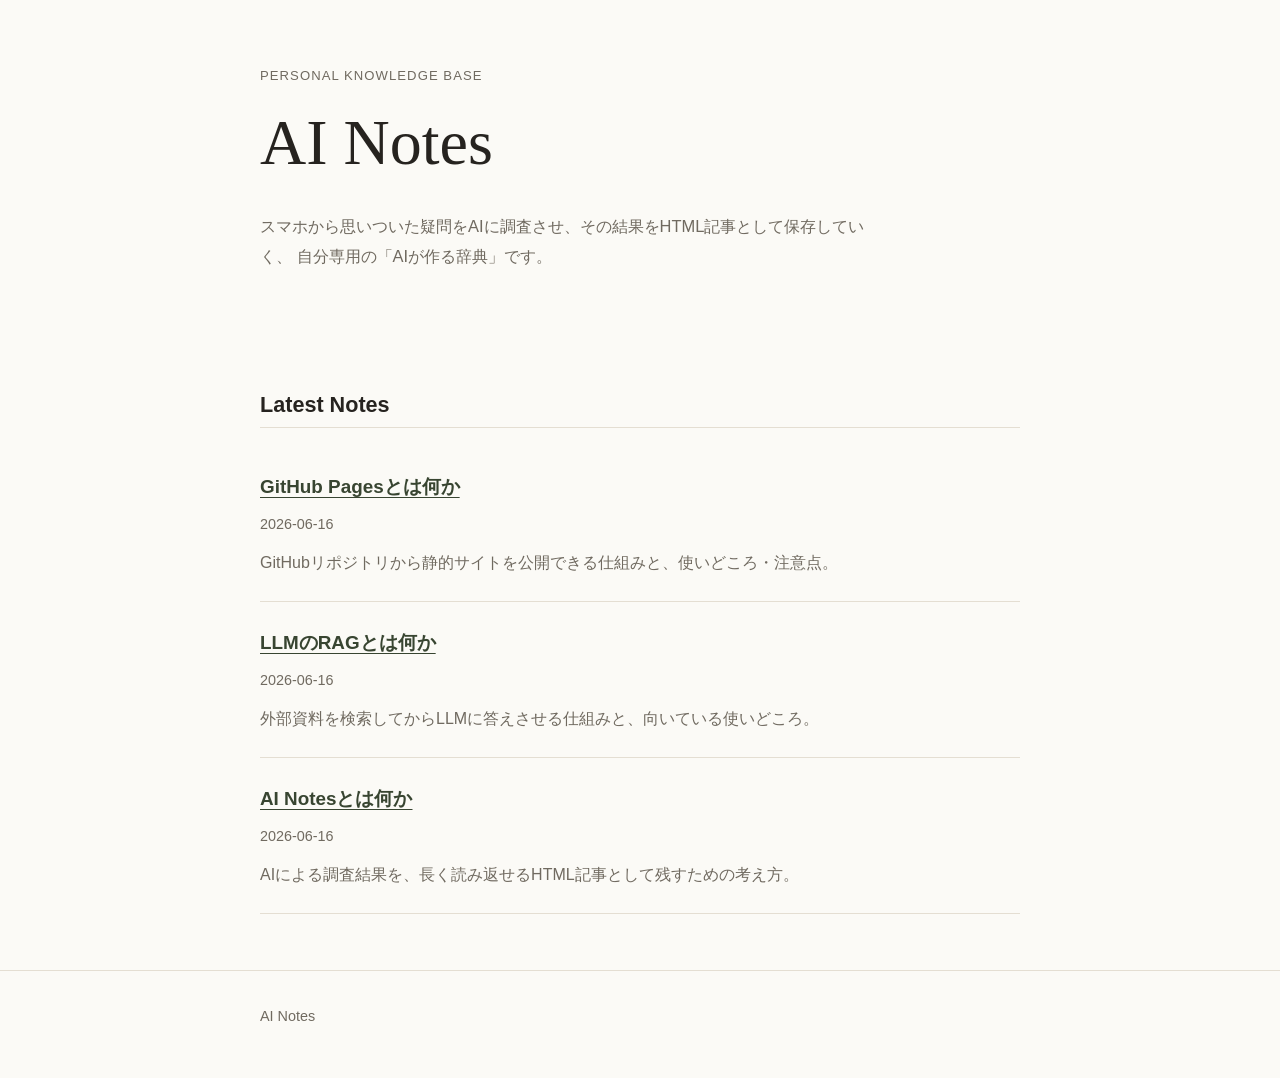
==== index.html @ b8a30256 "Add GitHub Pages explainer note" ====
<!doctype html>
<html lang="ja">
<head>
  <meta charset="utf-8">
  <meta name="viewport" content="width=device-width, initial-scale=1">
  <title>AI Notes</title>
  <meta name="description" content="AIが調査した内容を蓄積する、自分専用の静的HTMLナレッジベースです。">
  <link rel="stylesheet" href="styles/site.css">
</head>
<body>
  <header class="site-header">
    <div class="container">
      <p class="site-kicker">Personal Knowledge Base</p>
      <h1>AI Notes</h1>
      <p class="site-description">
        スマホから思いついた疑問をAIに調査させ、その結果をHTML記事として保存していく、
        自分専用の「AIが作る辞典」です。
      </p>
    </div>
  </header>

  <main class="container">
    <section class="notes-section" aria-labelledby="latest-notes">
      <h2 id="latest-notes">Latest Notes</h2>
      <ol class="note-list">
        <li>
          <article class="note-item">
            <a href="notes/what-is-github-pages.html">GitHub Pagesとは何か</a>
            <time datetime="2026-06-16">2026-06-16</time>
            <p>GitHubリポジトリから静的サイトを公開できる仕組みと、使いどころ・注意点。</p>
          </article>
        </li>
        <li>
          <article class="note-item">
            <a href="notes/what-is-rag.html">LLMのRAGとは何か</a>
            <time datetime="2026-06-16">2026-06-16</time>
            <p>外部資料を検索してからLLMに答えさせる仕組みと、向いている使いどころ。</p>
          </article>
        </li>
        <li>
          <article class="note-item">
            <a href="notes/what-is-ai-notes.html">AI Notesとは何か</a>
            <time datetime="2026-06-16">2026-06-16</time>
            <p>AIによる調査結果を、長く読み返せるHTML記事として残すための考え方。</p>
          </article>
        </li>
      </ol>
    </section>
  </main>

  <footer class="site-footer">
    <div class="container">
      <p>AI Notes</p>
    </div>
  </footer>
</body>
</html>
---- styles/site.css ----
:root {
  color-scheme: light;
  --page: #fbfaf6;
  --paper: #fffefb;
  --text: #26231f;
  --muted: #706a60;
  --line: #e4ded2;
  --accent: #5f6f52;
  --accent-dark: #384531;
  --shadow: rgba(54, 47, 36, 0.05);
}

* {
  box-sizing: border-box;
}

html {
  font-size: 16px;
}

body {
  margin: 0;
  background: var(--page);
  color: var(--text);
  font-family: -apple-system, BlinkMacSystemFont, "Hiragino Sans", "Yu Gothic", "YuGothic", "Meiryo", sans-serif;
  line-height: 1.85;
  text-rendering: optimizeLegibility;
}

a {
  color: var(--accent-dark);
  text-decoration-thickness: 1px;
  text-underline-offset: 0.22em;
}

a:hover {
  color: var(--accent);
}

.container {
  width: min(100% - 40px, 760px);
  margin: 0 auto;
}

.site-header {
  padding: 64px 0 36px;
}

.site-kicker {
  margin: 0 0 12px;
  color: var(--muted);
  font-size: 0.82rem;
  letter-spacing: 0.08em;
  text-transform: uppercase;
}

h1,
h2,
h3 {
  line-height: 1.35;
  letter-spacing: 0;
}

h1 {
  margin: 0;
  font-family: Georgia, "Times New Roman", serif;
  font-size: clamp(2.25rem, 12vw, 4rem);
  font-weight: 500;
}

h2 {
  margin: 48px 0 18px;
  padding-bottom: 8px;
  border-bottom: 1px solid var(--line);
  font-size: 1.35rem;
  font-weight: 650;
}

p {
  margin: 0 0 1.35em;
}

.site-description {
  max-width: 38rem;
  margin-top: 24px;
  color: var(--muted);
  font-size: 1.03rem;
}

.notes-section {
  padding: 12px 0 56px;
}

.note-list {
  margin: 0;
  padding: 0;
  list-style: none;
}

.note-item {
  padding: 24px 0;
  border-bottom: 1px solid var(--line);
}

.note-item a {
  display: inline-block;
  margin-bottom: 6px;
  font-size: 1.18rem;
  font-weight: 650;
}

.note-item time,
.article-meta {
  display: block;
  color: var(--muted);
  font-size: 0.9rem;
}

.note-item p {
  margin: 10px 0 0;
  color: var(--muted);
}

.article {
  padding-bottom: 56px;
}

.summary-box {
  margin: 8px 0 40px;
  padding: 22px 24px;
  background: var(--paper);
  border: 1px solid var(--line);
  box-shadow: 0 10px 30px var(--shadow);
}

.summary-box h2 {
  margin-top: 0;
}

.summary-box ul,
.reference-list {
  margin: 0;
  padding-left: 1.3em;
}

.summary-box li,
.reference-list li {
  margin: 0.45em 0;
}

.site-footer {
  padding: 32px 0 48px;
  border-top: 1px solid var(--line);
  color: var(--muted);
  font-size: 0.9rem;
}

.site-footer p {
  margin: 0;
}

@media (max-width: 520px) {
  .container {
    width: min(100% - 28px, 760px);
  }

  .site-header {
    padding: 44px 0 28px;
  }

  h1 {
    font-size: 2.35rem;
  }

  h2 {
    margin-top: 38px;
  }

  .summary-box {
    padding: 18px;
  }
}
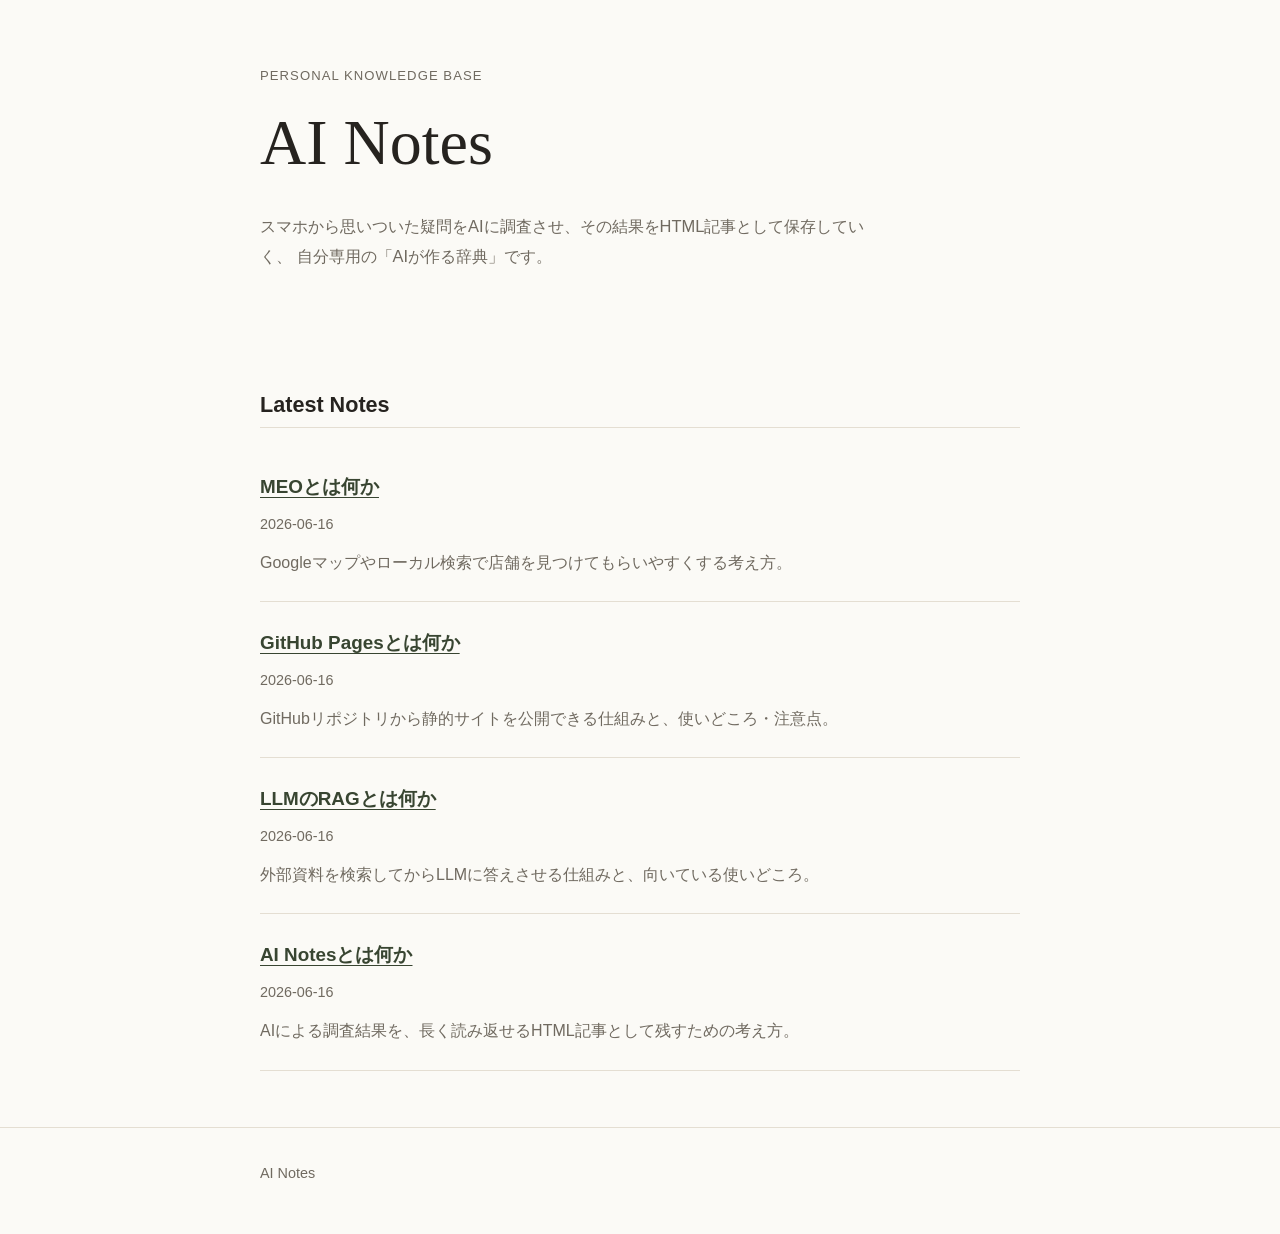
==== commit 471cd8a6: "Add MEO explainer note" ====
--- a/index.html
+++ b/index.html
@@ -23,6 +23,13 @@
     <section class="notes-section" aria-labelledby="latest-notes">
       <h2 id="latest-notes">Latest Notes</h2>
       <ol class="note-list">
+        <li>
+          <article class="note-item">
+            <a href="notes/what-is-meo.html">MEOとは何か</a>
+            <time datetime="2026-06-16">2026-06-16</time>
+            <p>Googleマップやローカル検索で店舗を見つけてもらいやすくする考え方。</p>
+          </article>
+        </li>
         <li>
           <article class="note-item">
             <a href="notes/what-is-github-pages.html">GitHub Pagesとは何か</a>
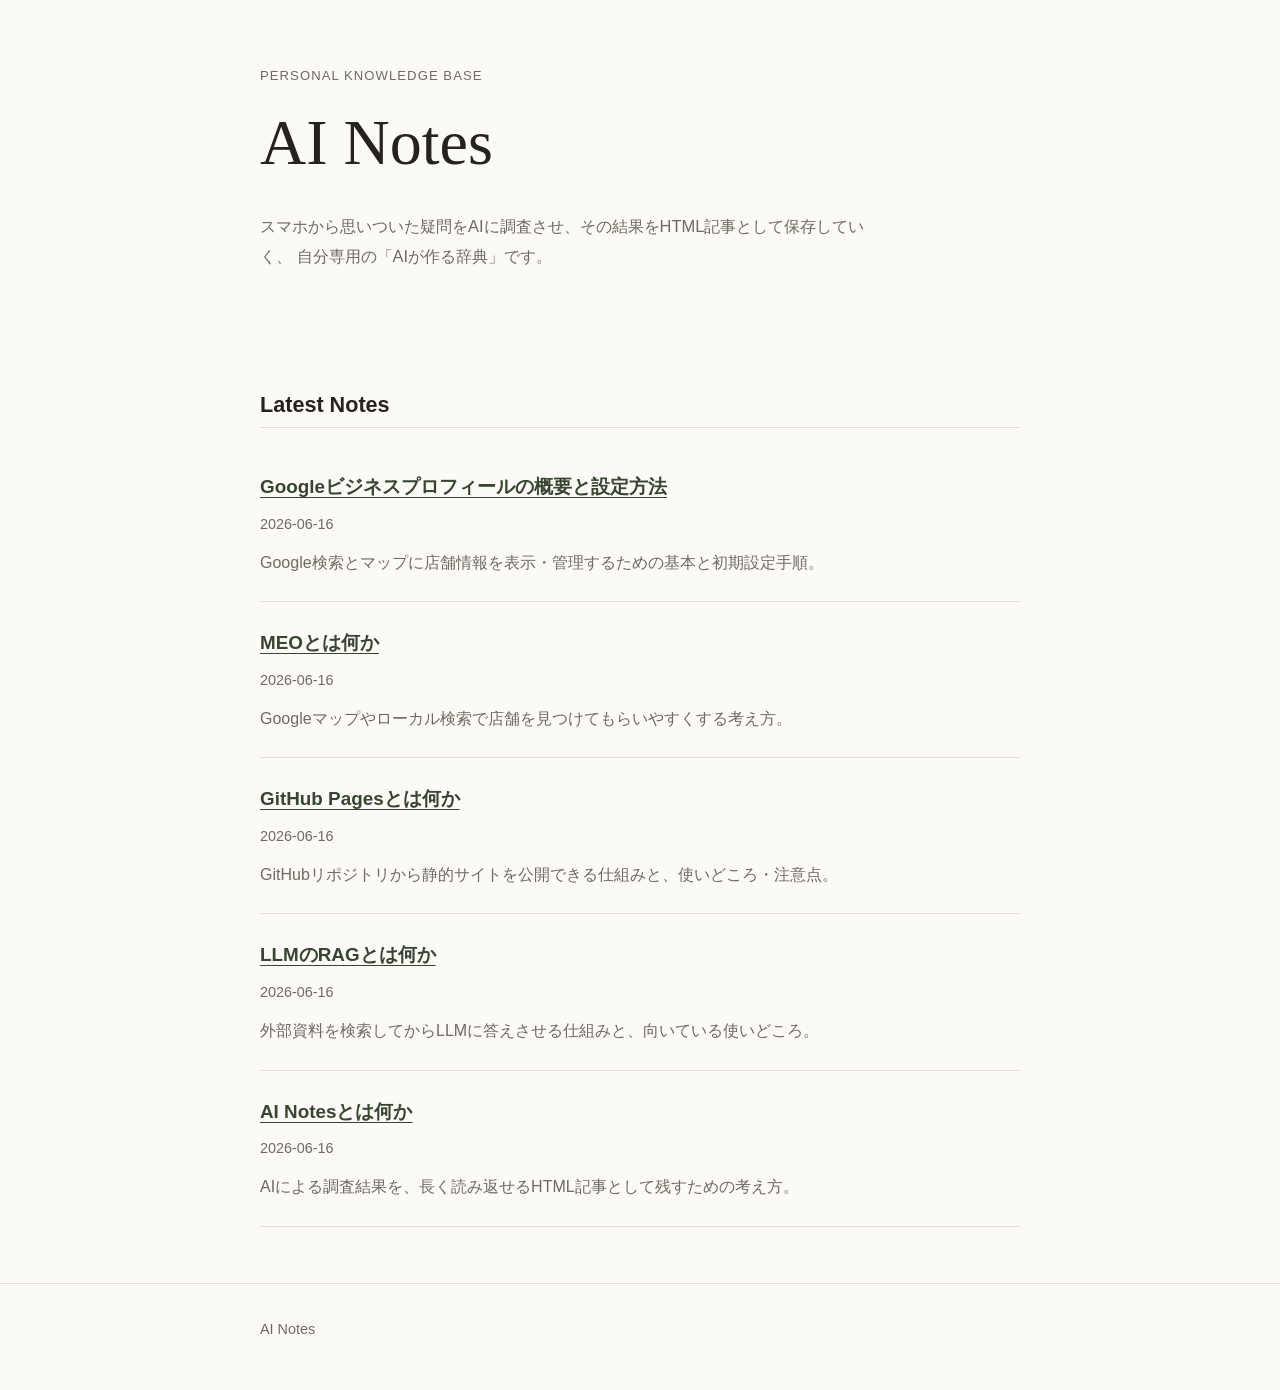
==== commit f34f62f3: "Add Google Business Profile setup note" ====
--- a/index.html
+++ b/index.html
@@ -23,6 +23,13 @@
     <section class="notes-section" aria-labelledby="latest-notes">
       <h2 id="latest-notes">Latest Notes</h2>
       <ol class="note-list">
+        <li>
+          <article class="note-item">
+            <a href="notes/google-business-profile-overview-setup.html">Googleビジネスプロフィールの概要と設定方法</a>
+            <time datetime="2026-06-16">2026-06-16</time>
+            <p>Google検索とマップに店舗情報を表示・管理するための基本と初期設定手順。</p>
+          </article>
+        </li>
         <li>
           <article class="note-item">
             <a href="notes/what-is-meo.html">MEOとは何か</a>
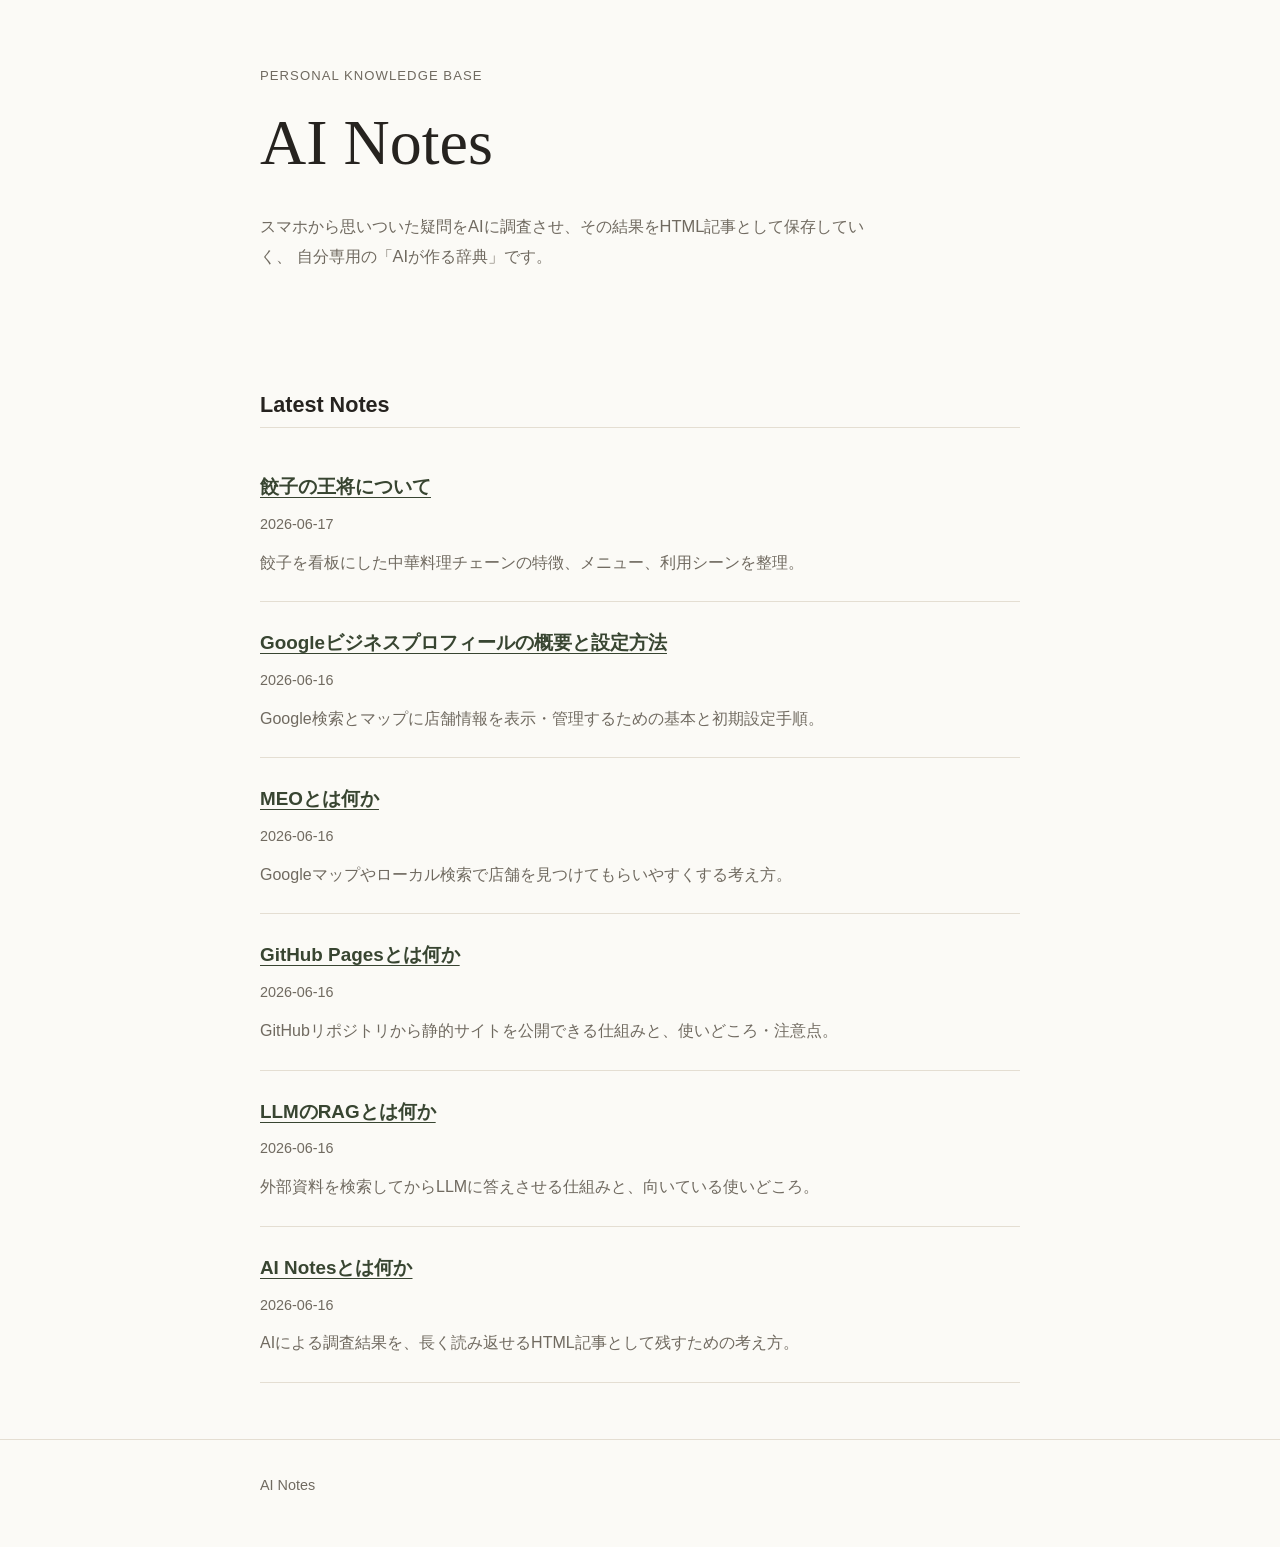
==== commit f45eef32: "Add Gyoza no Ohsho explainer note" ====
--- a/index.html
+++ b/index.html
@@ -23,6 +23,13 @@
     <section class="notes-section" aria-labelledby="latest-notes">
       <h2 id="latest-notes">Latest Notes</h2>
       <ol class="note-list">
+        <li>
+          <article class="note-item">
+            <a href="notes/about-gyoza-no-ohsho.html">餃子の王将について</a>
+            <time datetime="2026-06-17">2026-06-17</time>
+            <p>餃子を看板にした中華料理チェーンの特徴、メニュー、利用シーンを整理。</p>
+          </article>
+        </li>
         <li>
           <article class="note-item">
             <a href="notes/google-business-profile-overview-setup.html">Googleビジネスプロフィールの概要と設定方法</a>
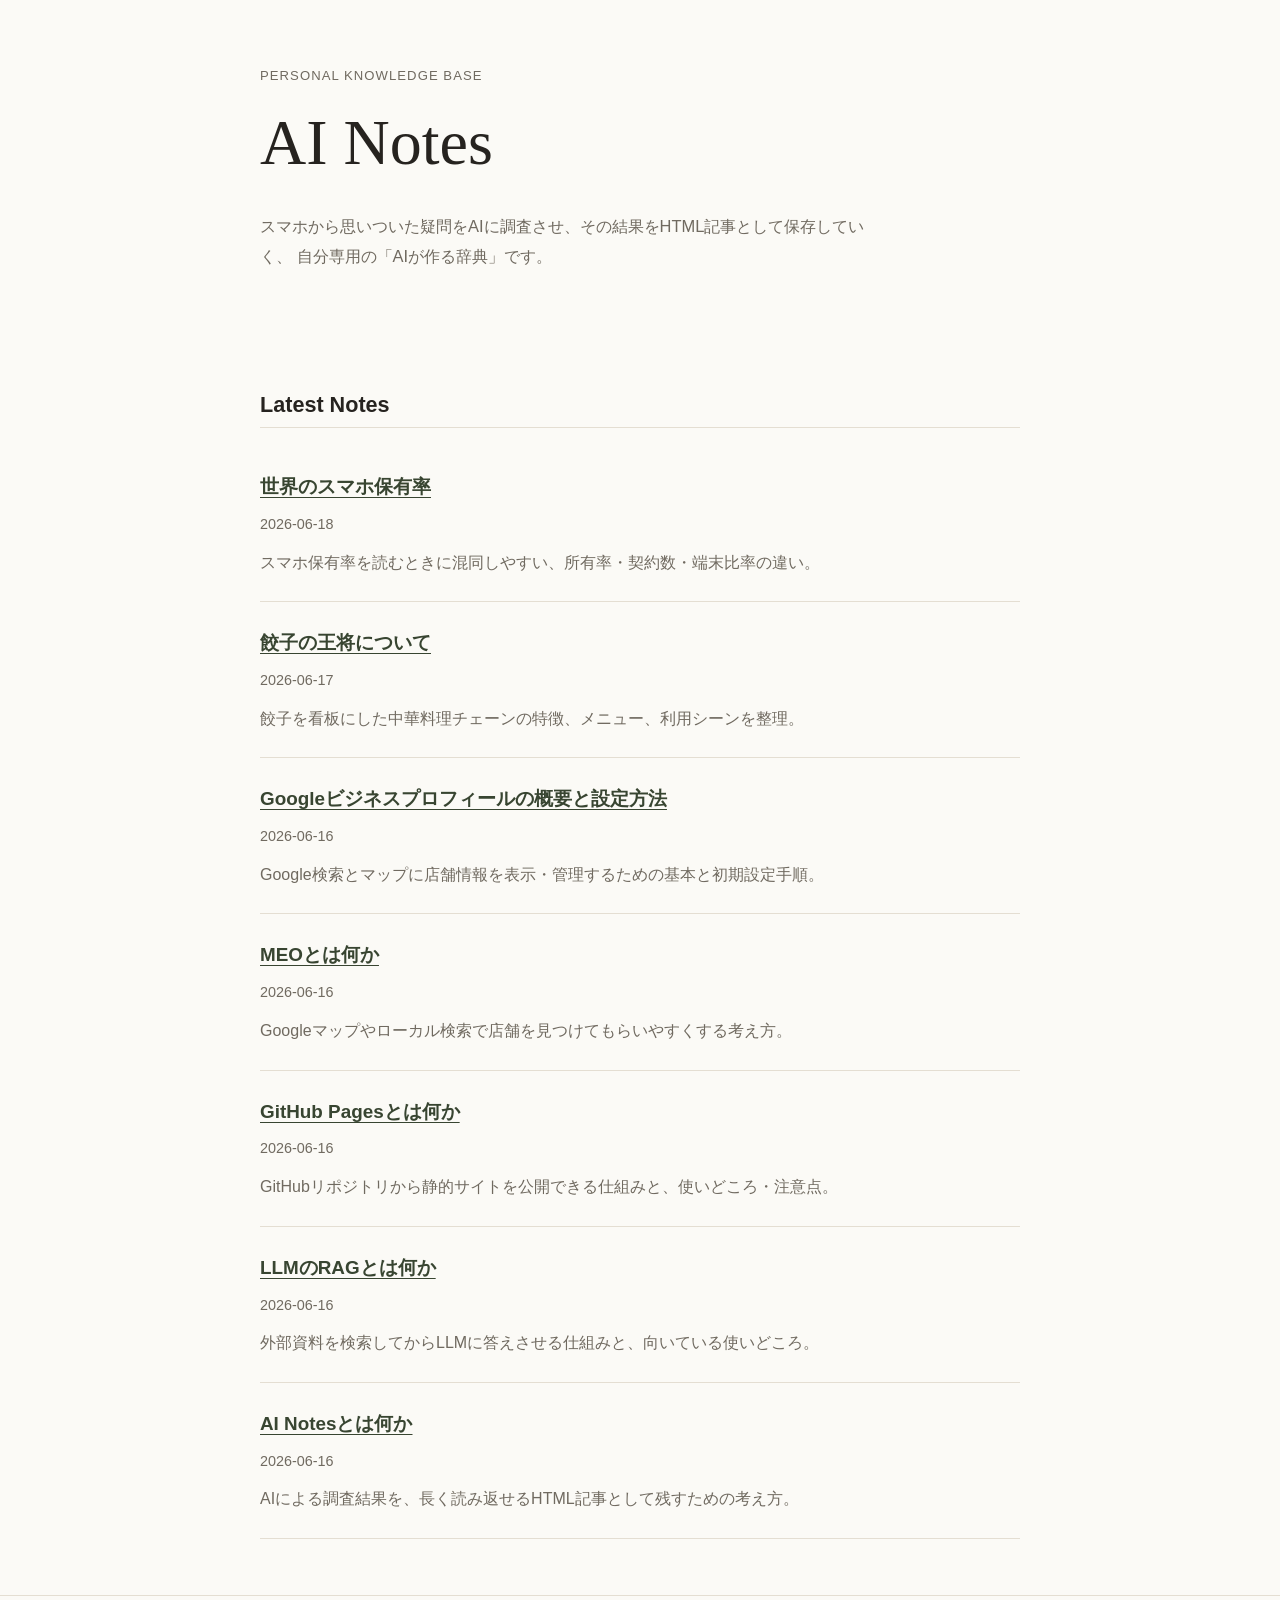
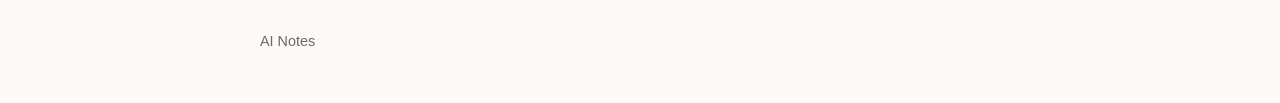
==== commit 74f8e501: "Add global smartphone ownership note" ====
--- a/index.html
+++ b/index.html
@@ -23,6 +23,13 @@
     <section class="notes-section" aria-labelledby="latest-notes">
       <h2 id="latest-notes">Latest Notes</h2>
       <ol class="note-list">
+        <li>
+          <article class="note-item">
+            <a href="notes/global-smartphone-ownership-rate.html">世界のスマホ保有率</a>
+            <time datetime="2026-06-18">2026-06-18</time>
+            <p>スマホ保有率を読むときに混同しやすい、所有率・契約数・端末比率の違い。</p>
+          </article>
+        </li>
         <li>
           <article class="note-item">
             <a href="notes/about-gyoza-no-ohsho.html">餃子の王将について</a>
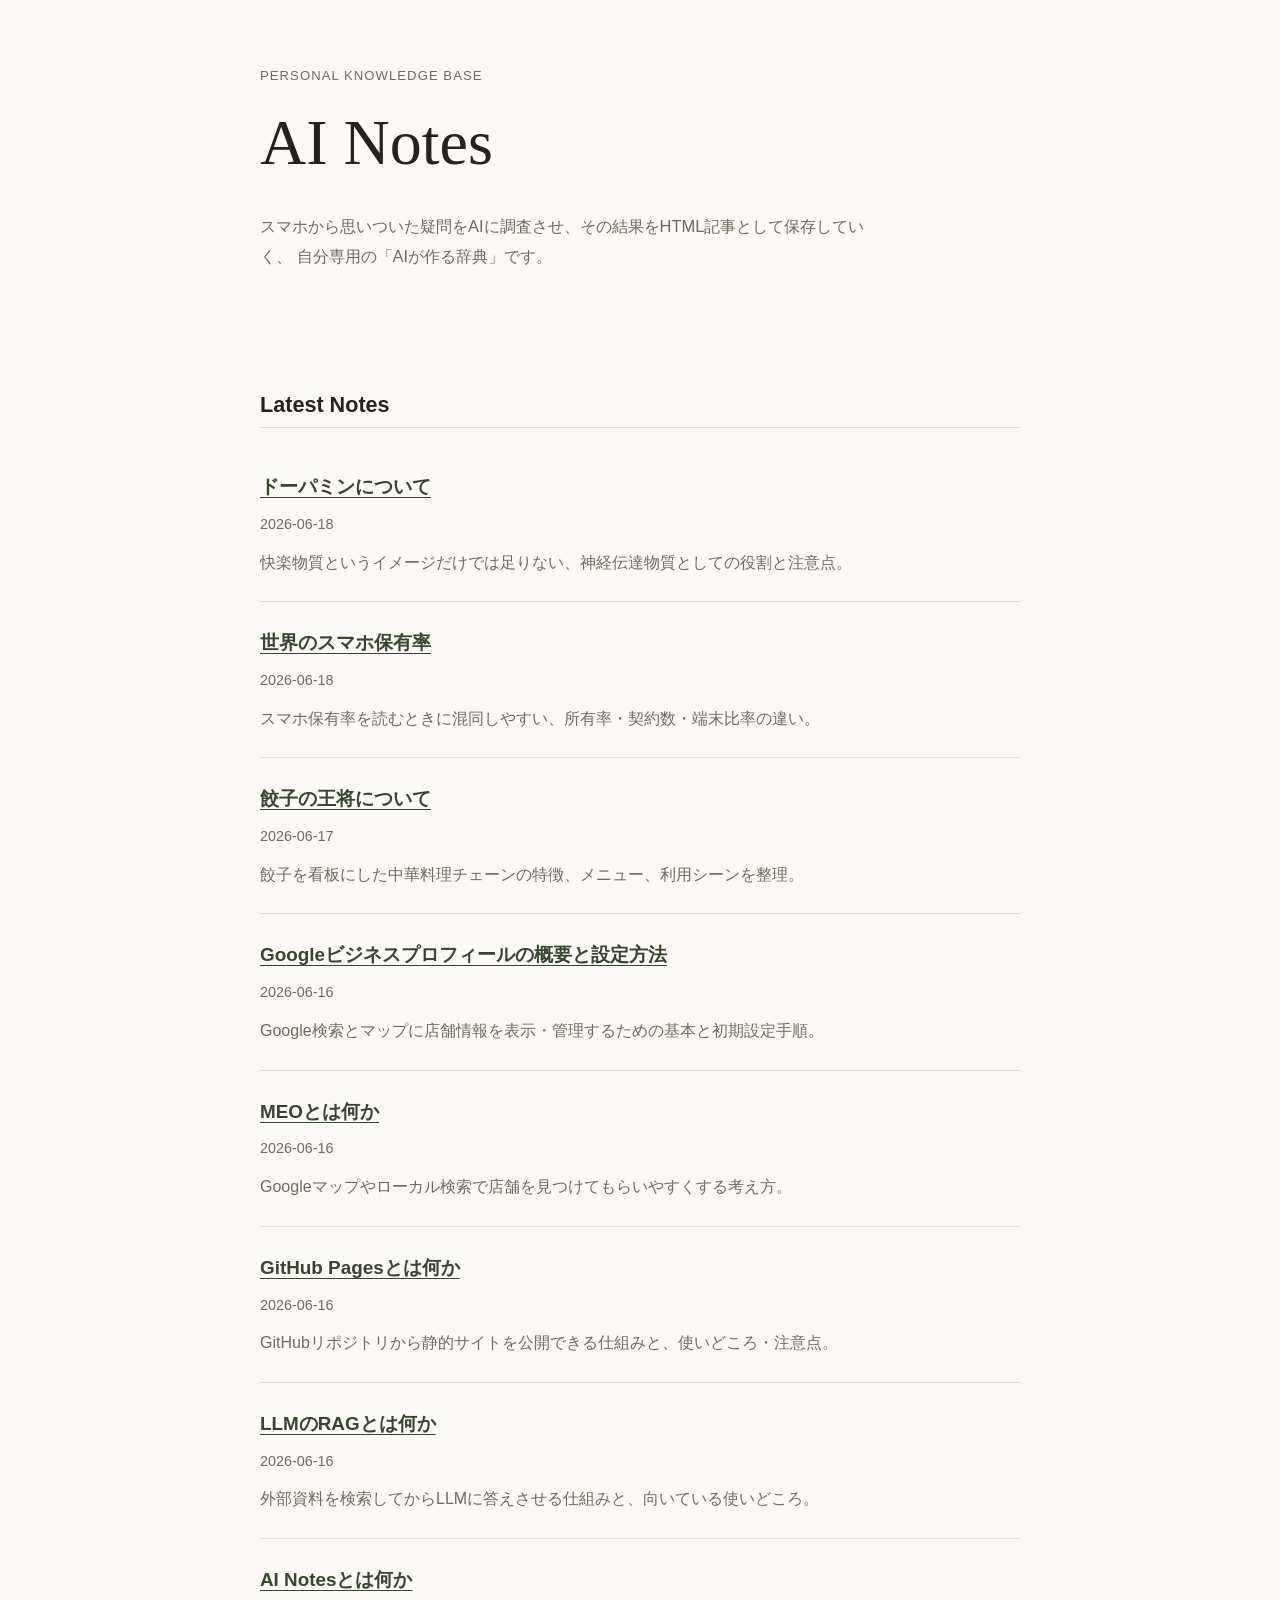
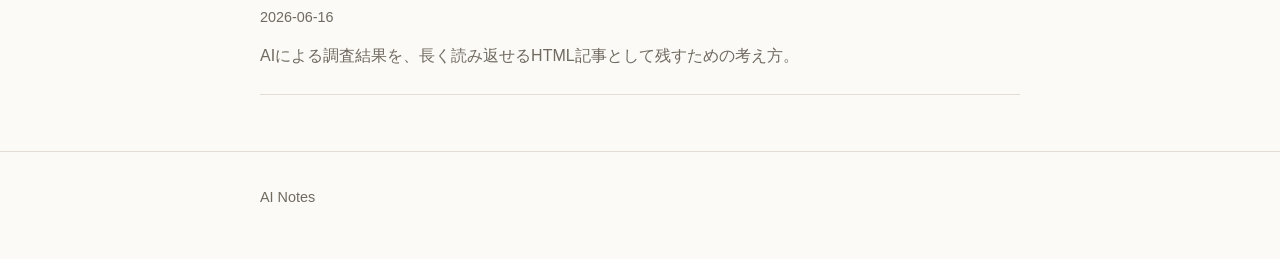
==== commit 120dd054: "Add dopamine explainer note" ====
--- a/index.html
+++ b/index.html
@@ -23,6 +23,13 @@
     <section class="notes-section" aria-labelledby="latest-notes">
       <h2 id="latest-notes">Latest Notes</h2>
       <ol class="note-list">
+        <li>
+          <article class="note-item">
+            <a href="notes/what-is-dopamine.html">ドーパミンについて</a>
+            <time datetime="2026-06-18">2026-06-18</time>
+            <p>快楽物質というイメージだけでは足りない、神経伝達物質としての役割と注意点。</p>
+          </article>
+        </li>
         <li>
           <article class="note-item">
             <a href="notes/global-smartphone-ownership-rate.html">世界のスマホ保有率</a>
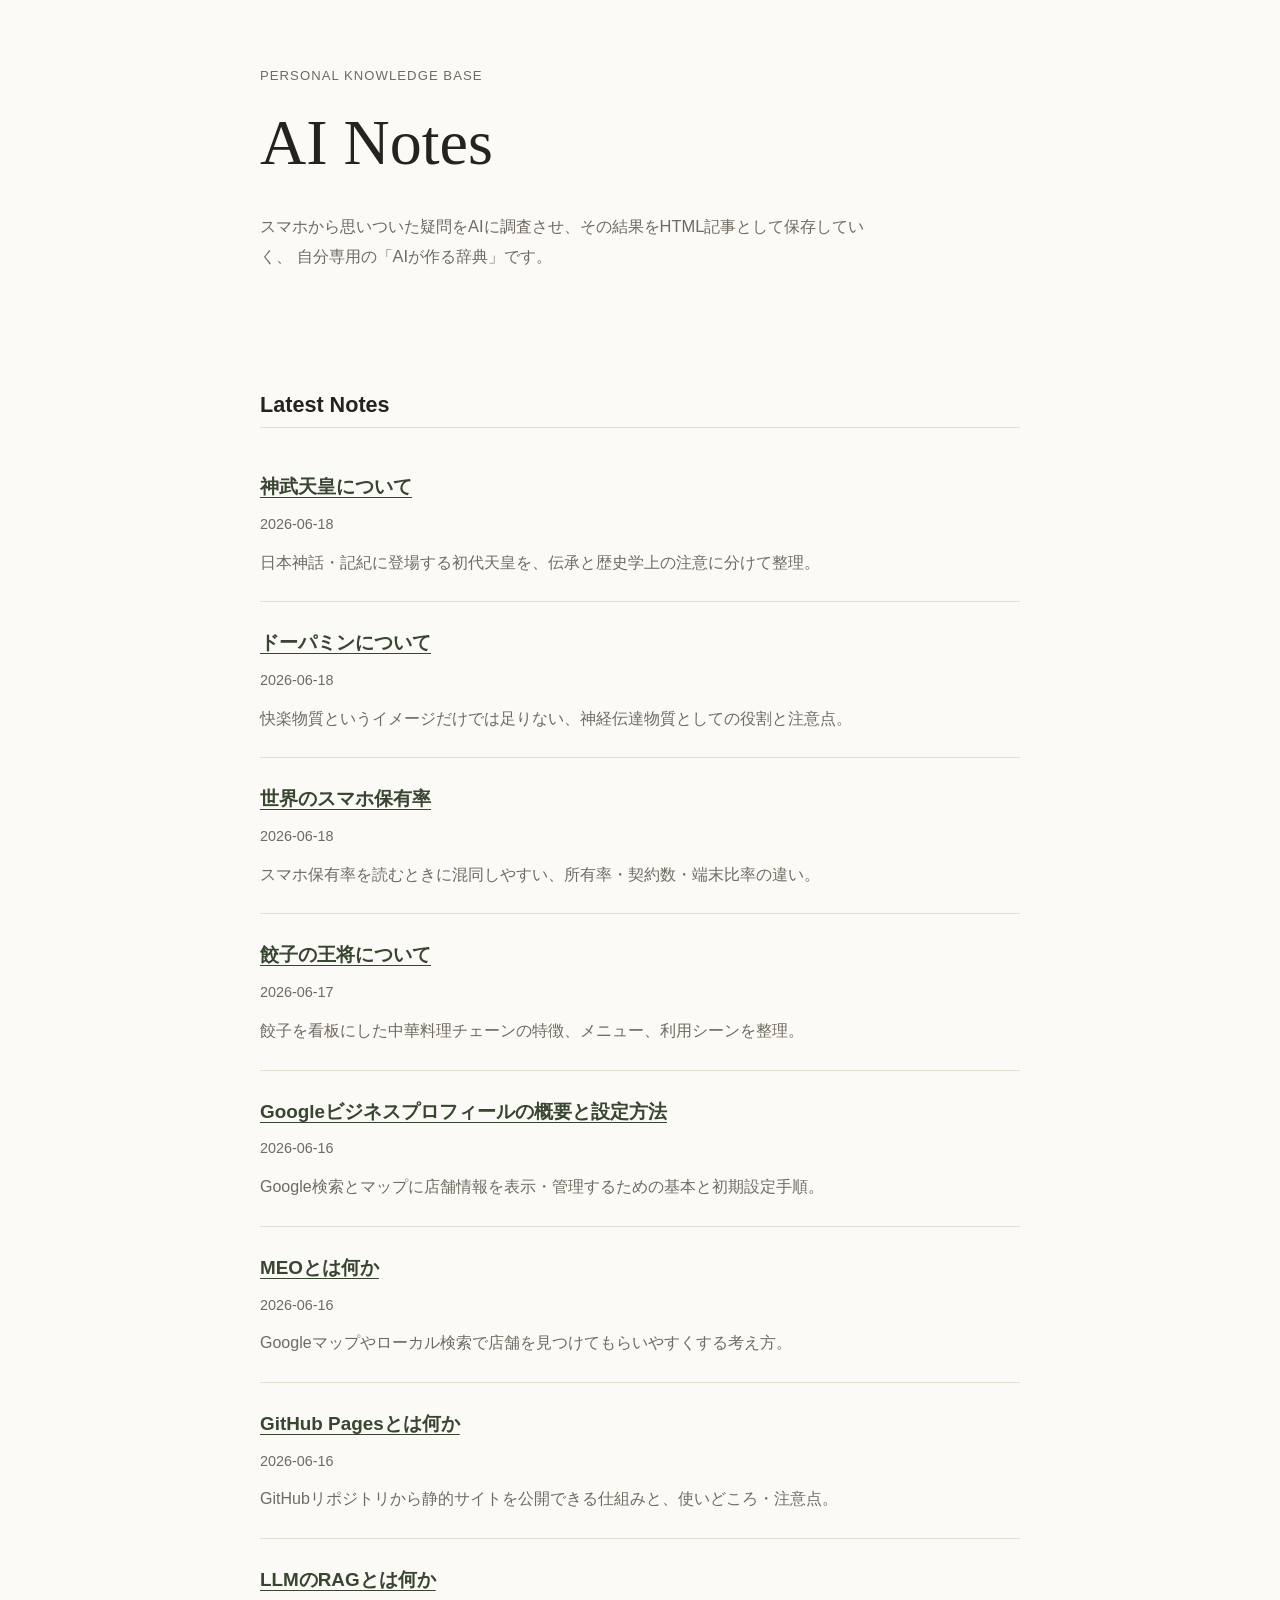
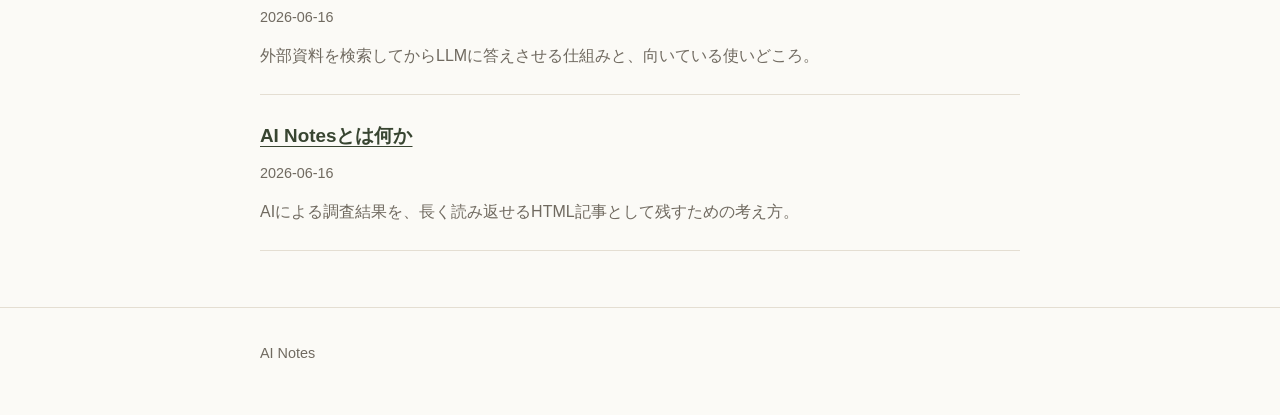
==== commit bf084b78: "Add Emperor Jimmu explainer note" ====
--- a/index.html
+++ b/index.html
@@ -23,6 +23,13 @@
     <section class="notes-section" aria-labelledby="latest-notes">
       <h2 id="latest-notes">Latest Notes</h2>
       <ol class="note-list">
+        <li>
+          <article class="note-item">
+            <a href="notes/what-is-emperor-jimmu.html">神武天皇について</a>
+            <time datetime="2026-06-18">2026-06-18</time>
+            <p>日本神話・記紀に登場する初代天皇を、伝承と歴史学上の注意に分けて整理。</p>
+          </article>
+        </li>
         <li>
           <article class="note-item">
             <a href="notes/what-is-dopamine.html">ドーパミンについて</a>
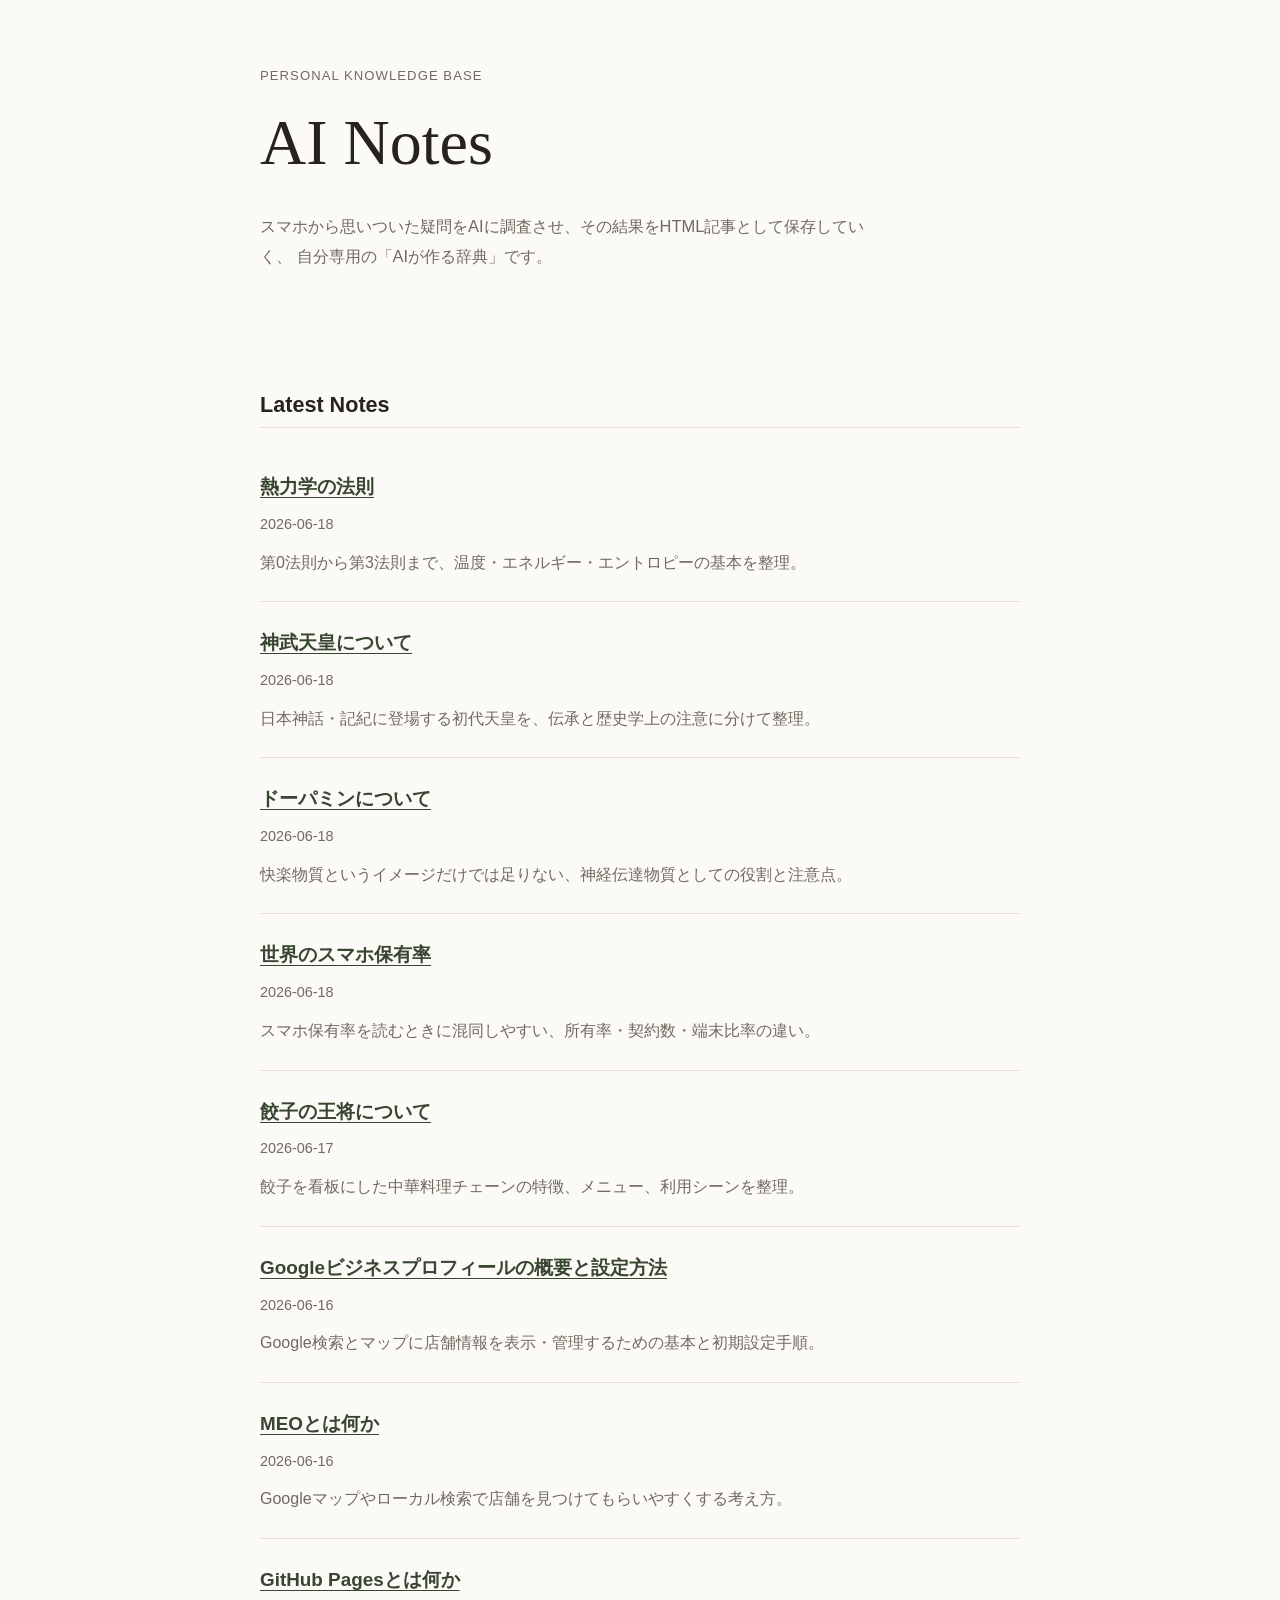
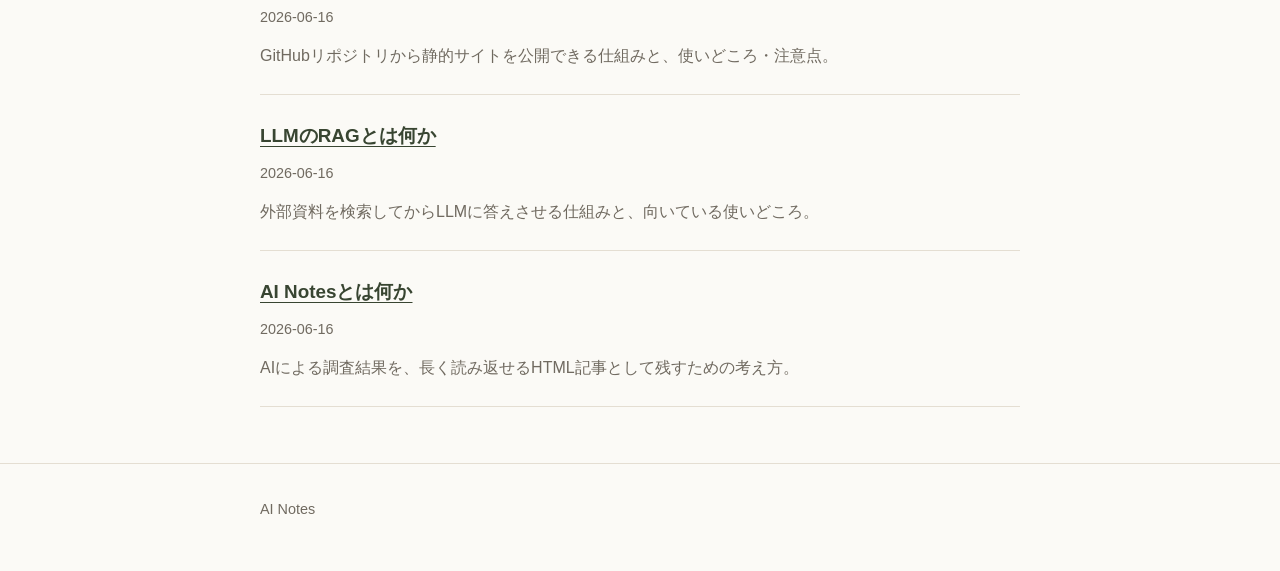
==== commit 99a64898: "Add thermodynamics laws note" ====
--- a/index.html
+++ b/index.html
@@ -23,6 +23,13 @@
     <section class="notes-section" aria-labelledby="latest-notes">
       <h2 id="latest-notes">Latest Notes</h2>
       <ol class="note-list">
+        <li>
+          <article class="note-item">
+            <a href="notes/laws-of-thermodynamics.html">熱力学の法則</a>
+            <time datetime="2026-06-18">2026-06-18</time>
+            <p>第0法則から第3法則まで、温度・エネルギー・エントロピーの基本を整理。</p>
+          </article>
+        </li>
         <li>
           <article class="note-item">
             <a href="notes/what-is-emperor-jimmu.html">神武天皇について</a>
